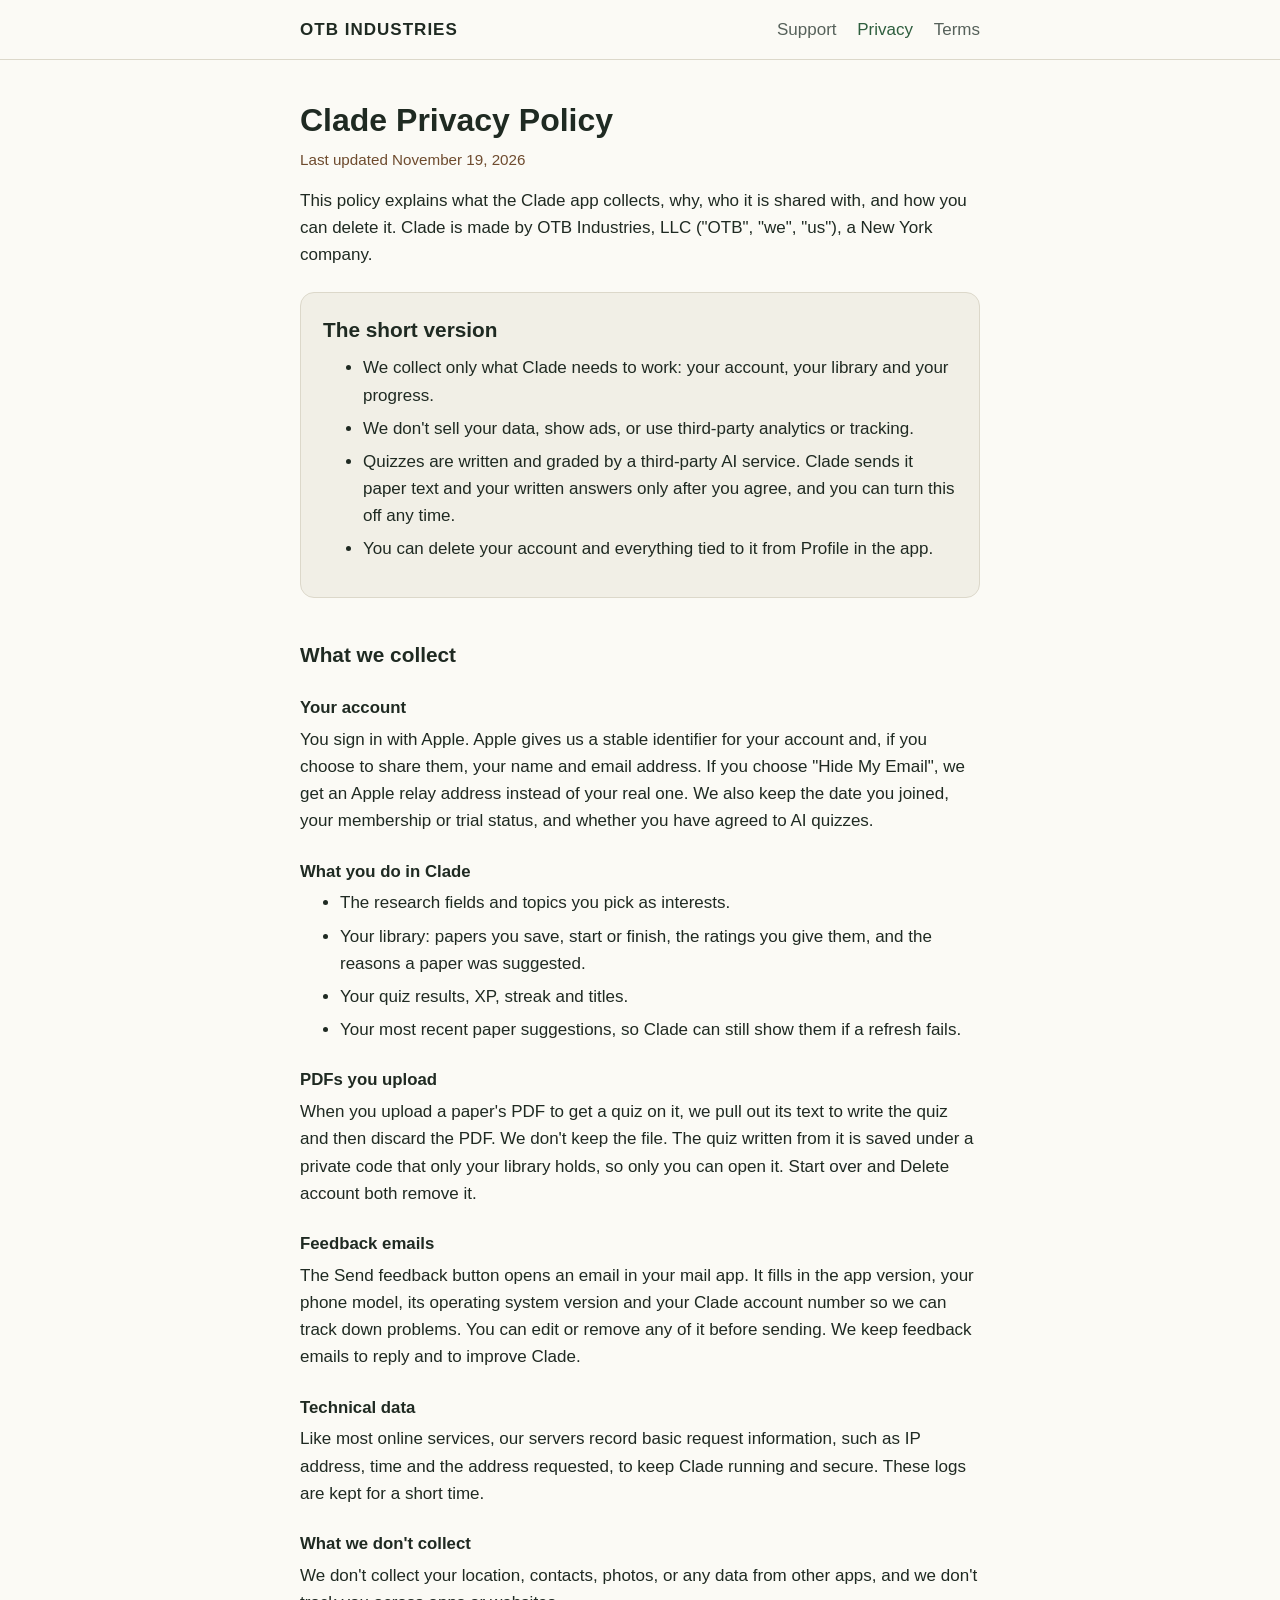
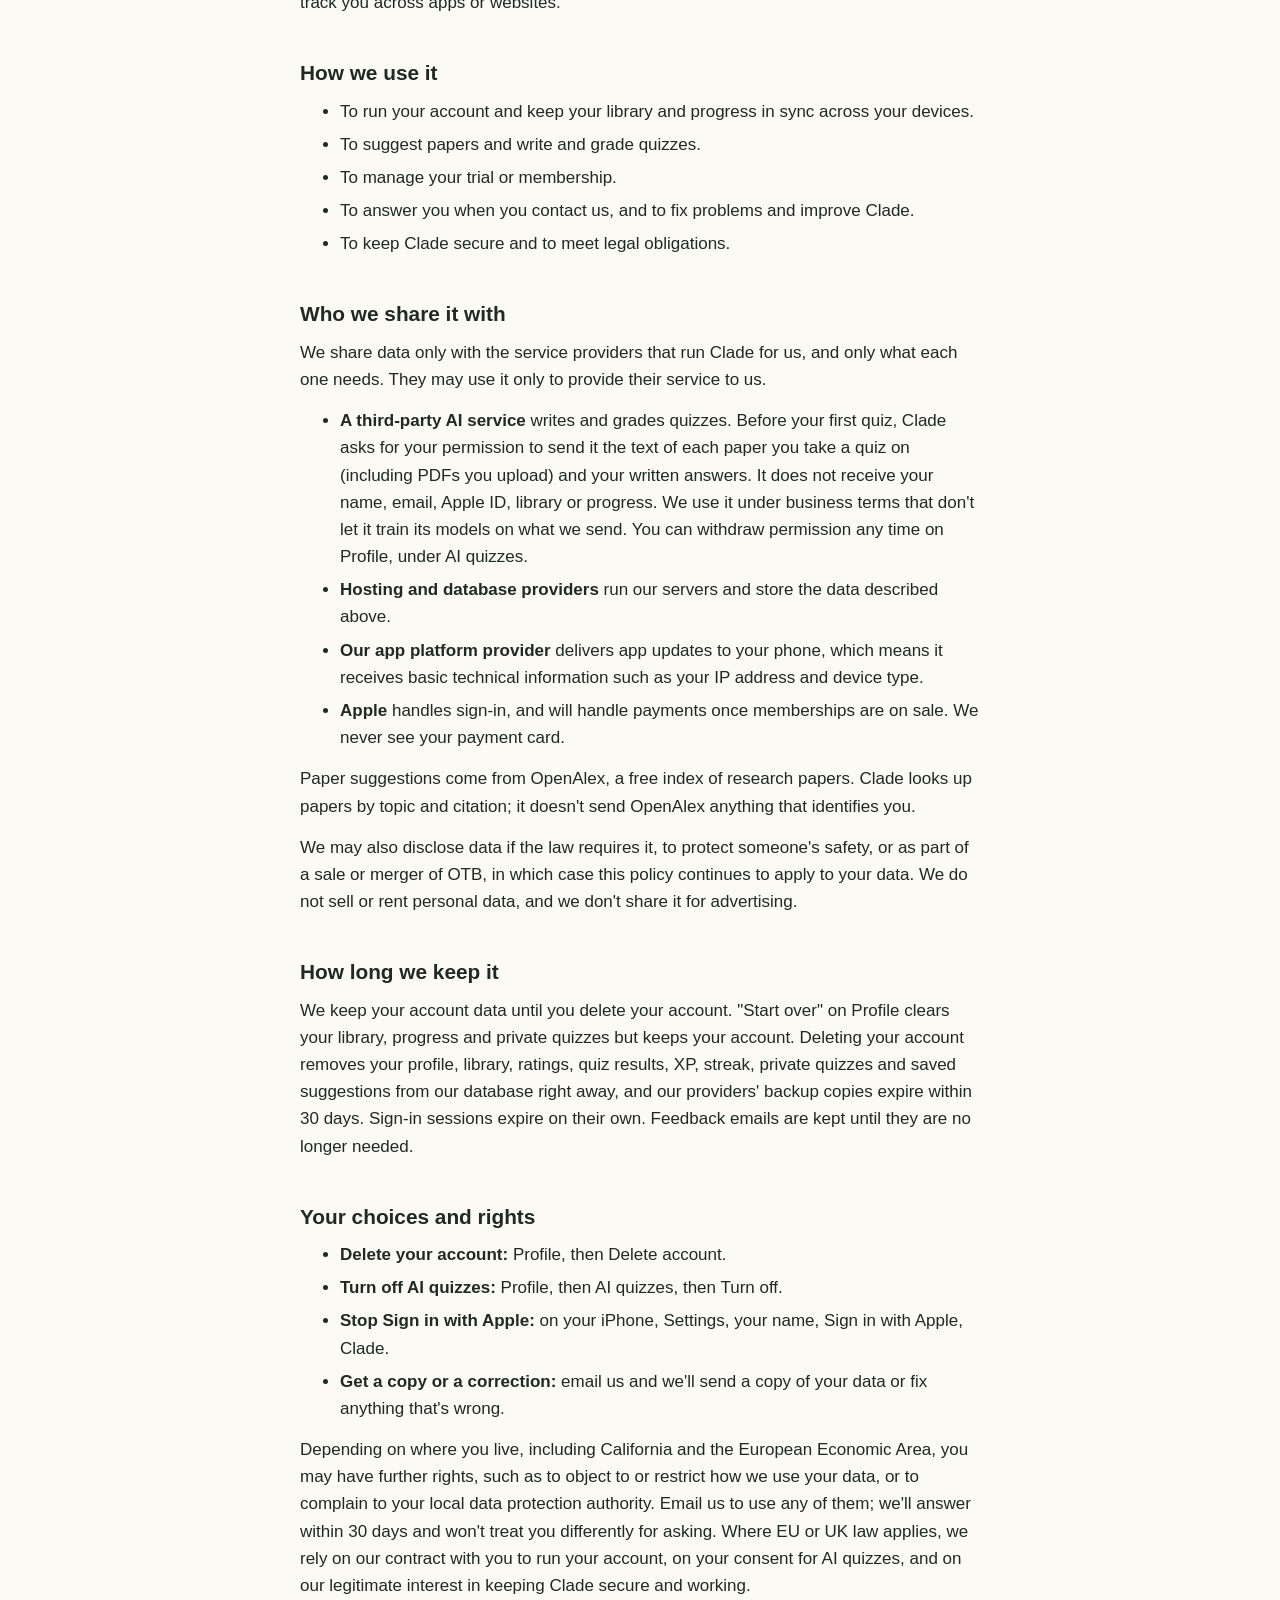
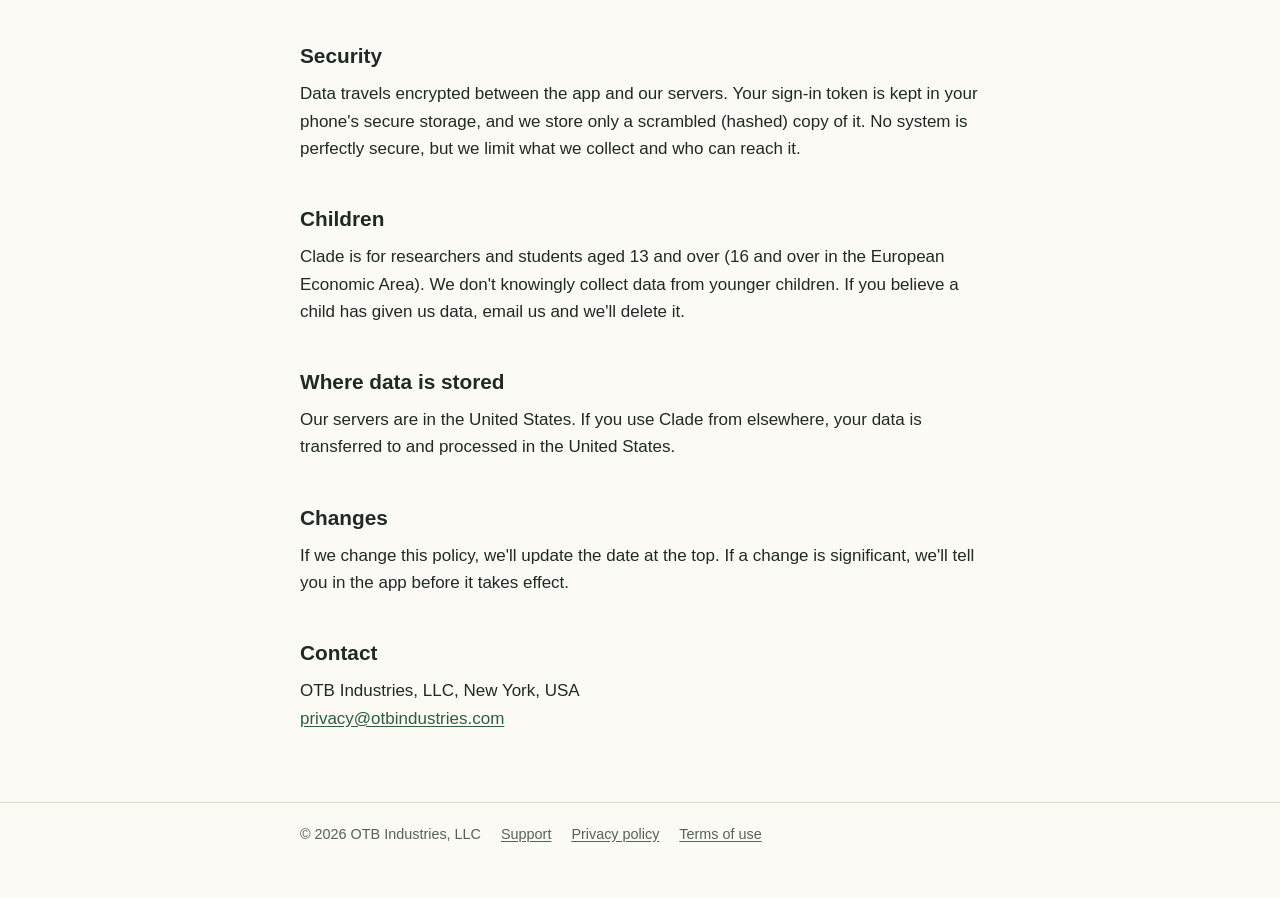
==== privacy/index.html @ f01d0bf9 "Publish the OTB website: home, privacy policy, terms and support Copied from website/ in thomasabrin" ====
<!doctype html>
<html lang="en">
  <head>
    <meta charset="utf-8" />
    <meta name="viewport" content="width=device-width, initial-scale=1" />
    <title>Clade Privacy Policy</title>
    <meta name="description" content="What Clade collects, why, who it is shared with, and how to delete it." />
    <link rel="icon" href="/assets/clade-mark-light.svg" type="image/svg+xml" />
    <link rel="stylesheet" href="/assets/site.css" />
  </head>
  <body>
    <header class="site">
      <div class="wrap">
        <a class="brand" href="/">OTB INDUSTRIES</a>
        <nav class="site">
          <a href="/support/">Support</a>
          <a href="/privacy/" aria-current="page">Privacy</a>
          <a href="/terms/">Terms</a>
        </nav>
      </div>
    </header>

    <main class="wrap">
      <h1>Clade Privacy Policy</h1>
      <p class="updated">Last updated November 19, 2026</p>
      <p>
        This policy explains what the Clade app collects, why, who it is shared with, and how you
        can delete it. Clade is made by OTB Industries, LLC ("OTB", "we", "us"), a New York company.
      </p>

      <div class="card">
        <h2>The short version</h2>
        <ul>
          <li>We collect only what Clade needs to work: your account, your library and your progress.</li>
          <li>We don't sell your data, show ads, or use third-party analytics or tracking.</li>
          <li>
            Quizzes are written and graded by a third-party AI service. Clade sends it paper text
            and your written answers only after you agree, and you can turn this off any time.
          </li>
          <li>You can delete your account and everything tied to it from Profile in the app.</li>
        </ul>
      </div>

      <h2>What we collect</h2>
      <h3>Your account</h3>
      <p>
        You sign in with Apple. Apple gives us a stable identifier for your account and, if you
        choose to share them, your name and email address. If you choose "Hide My Email", we get an
        Apple relay address instead of your real one. We also keep the date you joined, your
        membership or trial status, and whether you have agreed to AI quizzes.
      </p>
      <h3>What you do in Clade</h3>
      <ul>
        <li>The research fields and topics you pick as interests.</li>
        <li>
          Your library: papers you save, start or finish, the ratings you give them, and the reasons
          a paper was suggested.
        </li>
        <li>Your quiz results, XP, streak and titles.</li>
        <li>Your most recent paper suggestions, so Clade can still show them if a refresh fails.</li>
      </ul>
      <h3>PDFs you upload</h3>
      <p>
        When you upload a paper's PDF to get a quiz on it, we pull out its text to write the quiz and
        then discard the PDF. We don't keep the file. The quiz written from it is saved under a
        private code that only your library holds, so only you can open it. Start over and Delete
        account both remove it.
      </p>
      <h3>Feedback emails</h3>
      <p>
        The Send feedback button opens an email in your mail app. It fills in the app version, your
        phone model, its operating system version and your Clade account number so we can track
        down problems. You can edit or remove any of it before sending. We keep feedback emails to
        reply and to improve Clade.
      </p>
      <h3>Technical data</h3>
      <p>
        Like most online services, our servers record basic request information, such as IP
        address, time and the address requested, to keep Clade running and secure. These logs are
        kept for a short time.
      </p>
      <h3>What we don't collect</h3>
      <p>
        We don't collect your location, contacts, photos, or any data from other apps, and we don't
        track you across apps or websites.
      </p>

      <h2>How we use it</h2>
      <ul>
        <li>To run your account and keep your library and progress in sync across your devices.</li>
        <li>To suggest papers and write and grade quizzes.</li>
        <li>To manage your trial or membership.</li>
        <li>To answer you when you contact us, and to fix problems and improve Clade.</li>
        <li>To keep Clade secure and to meet legal obligations.</li>
      </ul>

      <h2>Who we share it with</h2>
      <p>
        We share data only with the service providers that run Clade for us, and only what each one
        needs. They may use it only to provide their service to us.
      </p>
      <ul>
        <li>
          <strong>A third-party AI service</strong> writes and grades quizzes. Before your first
          quiz, Clade asks for your permission to send it the text of each paper you take a quiz on
          (including PDFs you upload) and your written answers. It does not receive your name,
          email, Apple ID, library or progress. We use it under business terms that don't let it
          train its models on what we send. You can withdraw permission any time on Profile, under
          AI quizzes.
        </li>
        <li>
          <strong>Hosting and database providers</strong> run our servers and store the data
          described above.
        </li>
        <li>
          <strong>Our app platform provider</strong> delivers app updates to your phone, which means
          it receives basic technical information such as your IP address and device type.
        </li>
        <li>
          <strong>Apple</strong> handles sign-in, and will handle payments once memberships are on
          sale. We never see your payment card.
        </li>
      </ul>
      <p>
        Paper suggestions come from OpenAlex, a free index of research papers. Clade looks up papers
        by topic and citation; it doesn't send OpenAlex anything that identifies you.
      </p>
      <p>
        We may also disclose data if the law requires it, to protect someone's safety, or as part of
        a sale or merger of OTB, in which case this policy continues to apply to your data. We do
        not sell or rent personal data, and we don't share it for advertising.
      </p>

      <h2>How long we keep it</h2>
      <p>
        We keep your account data until you delete your account. "Start over" on Profile clears your
        library, progress and private quizzes but keeps your account. Deleting your account
        removes your profile, library, ratings, quiz results, XP, streak, private quizzes and saved
        suggestions from our database right away, and our providers' backup copies expire within
        30 days. Sign-in sessions
        expire on their own. Feedback emails are kept until they are no longer needed.
      </p>

      <h2>Your choices and rights</h2>
      <ul>
        <li><strong>Delete your account:</strong> Profile, then Delete account.</li>
        <li><strong>Turn off AI quizzes:</strong> Profile, then AI quizzes, then Turn off.</li>
        <li>
          <strong>Stop Sign in with Apple:</strong> on your iPhone, Settings, your name, Sign in
          with Apple, Clade.
        </li>
        <li>
          <strong>Get a copy or a correction:</strong> email us and we'll send a copy of your data
          or fix anything that's wrong.
        </li>
      </ul>
      <p>
        Depending on where you live, including California and the European Economic Area, you may
        have further rights, such as to object to or restrict how we use your data, or to complain
        to your local data protection authority. Email us to use any of them; we'll answer within
        30 days and won't treat you differently for asking. Where EU or UK law applies, we rely on
        our contract with you to run your account, on your consent for AI quizzes, and on our
        legitimate interest in keeping Clade secure and working.
      </p>

      <h2>Security</h2>
      <p>
        Data travels encrypted between the app and our servers. Your sign-in token is kept in your
        phone's secure storage, and we store only a scrambled (hashed) copy of it. No system is
        perfectly secure, but we limit what we collect and who can reach it.
      </p>

      <h2>Children</h2>
      <p>
        Clade is for researchers and students aged 13 and over (16 and over in the European
        Economic Area). We don't knowingly collect data from younger children. If you believe a
        child has given us data, email us and we'll delete it.
      </p>

      <h2>Where data is stored</h2>
      <p>
        Our servers are in the United States. If you use Clade from elsewhere, your data is
        transferred to and processed in the United States.
      </p>

      <h2>Changes</h2>
      <p>
        If we change this policy, we'll update the date at the top. If a change is significant,
        we'll tell you in the app before it takes effect.
      </p>

      <h2>Contact</h2>
      <p>
        OTB Industries, LLC, New York, USA<br />
        <a href="mailto:privacy@otbindustries.com">privacy@otbindustries.com</a>
      </p>
    </main>

    <footer class="site">
      <div class="wrap">
        <ul class="links">
          <li>© 2026 OTB Industries, LLC</li>
          <li><a href="/support/">Support</a></li>
          <li><a href="/privacy/">Privacy policy</a></li>
          <li><a href="/terms/">Terms of use</a></li>
        </ul>
      </div>
    </footer>
  </body>
</html>
---- assets/site.css ----
/* OTB Industries site. Colors follow docs/brand.md. No web fonts or scripts, so the
   site loads nothing from third parties. */
:root {
  --bg: #fbfaf5;
  --surface: #f1efe6;
  --text: #1f2a22;
  --muted: #56615a;
  --accent: #2e5e3e;
  --gold: #8a6510;
  --brown: #6e4b2e;
  --line: #dcd8ca;
  color-scheme: light dark;
}
@media (prefers-color-scheme: dark) {
  :root {
    --bg: #121714;
    --surface: #1b221d;
    --text: #e7ebe5;
    --muted: #a3ada5;
    --accent: #6fb283;
    --gold: #e5b53e;
    --brown: #b5845a;
    --line: #2c352f;
  }
}

* {
  box-sizing: border-box;
}
html {
  -webkit-text-size-adjust: 100%;
}
body {
  margin: 0;
  background: var(--bg);
  color: var(--text);
  font:
    17px/1.6 -apple-system,
    BlinkMacSystemFont,
    'Segoe UI',
    Roboto,
    'Helvetica Neue',
    Arial,
    sans-serif;
}
a {
  color: var(--accent);
  text-underline-offset: 2px;
}
.wrap {
  max-width: 720px;
  margin: 0 auto;
  padding: 0 20px;
}

header.site {
  border-bottom: 1px solid var(--line);
}
header.site .wrap {
  display: flex;
  align-items: center;
  justify-content: space-between;
  flex-wrap: wrap;
  gap: 8px 20px;
  padding-top: 16px;
  padding-bottom: 16px;
}
.brand {
  font-weight: 650;
  letter-spacing: 0.06em;
  color: var(--text);
  text-decoration: none;
}
nav.site a {
  margin-left: 16px;
  color: var(--muted);
  text-decoration: none;
}
nav.site a:first-child {
  margin-left: 0;
}
nav.site a:hover,
nav.site a[aria-current='page'] {
  color: var(--accent);
}

main.wrap {
  padding-top: 40px;
  padding-bottom: 56px;
}
h1 {
  font-size: 2rem;
  line-height: 1.25;
  margin: 0 0 8px;
}
h2 {
  font-size: 1.3rem;
  margin: 40px 0 8px;
}
h3 {
  font-size: 1.05rem;
  margin: 24px 0 4px;
}
p,
ul,
ol {
  margin: 0 0 14px;
}
li {
  margin-bottom: 6px;
}
.lede {
  font-size: 1.15rem;
  color: var(--muted);
}
.updated {
  color: var(--brown);
  font-size: 0.95rem;
}

.hero {
  display: grid;
  grid-template-columns: 1fr auto;
  gap: 24px;
  align-items: center;
}
.hero img.mascot {
  width: 140px;
  height: auto;
}
.wordmark {
  display: block;
  width: 220px;
  max-width: 70%;
  height: auto;
  margin: 8px 0 16px;
}
.card {
  background: var(--surface);
  border: 1px solid var(--line);
  border-radius: 14px;
  padding: 20px 22px;
  margin: 24px 0;
}
.card h2 {
  margin-top: 0;
}
.button {
  display: inline-block;
  background: var(--accent);
  color: var(--bg);
  padding: 10px 18px;
  border-radius: 10px;
  text-decoration: none;
  font-weight: 600;
}
.links {
  display: flex;
  flex-wrap: wrap;
  gap: 8px 20px;
  padding: 0;
  list-style: none;
}

footer.site {
  border-top: 1px solid var(--line);
  color: var(--muted);
  font-size: 0.9rem;
}
footer.site .wrap {
  padding-top: 20px;
  padding-bottom: 32px;
}
footer.site a {
  color: var(--muted);
}

@media (max-width: 560px) {
  h1 {
    font-size: 1.6rem;
  }
  .hero {
    grid-template-columns: 1fr;
  }
  .hero img.mascot {
    width: 96px;
    order: -1;
  }
}
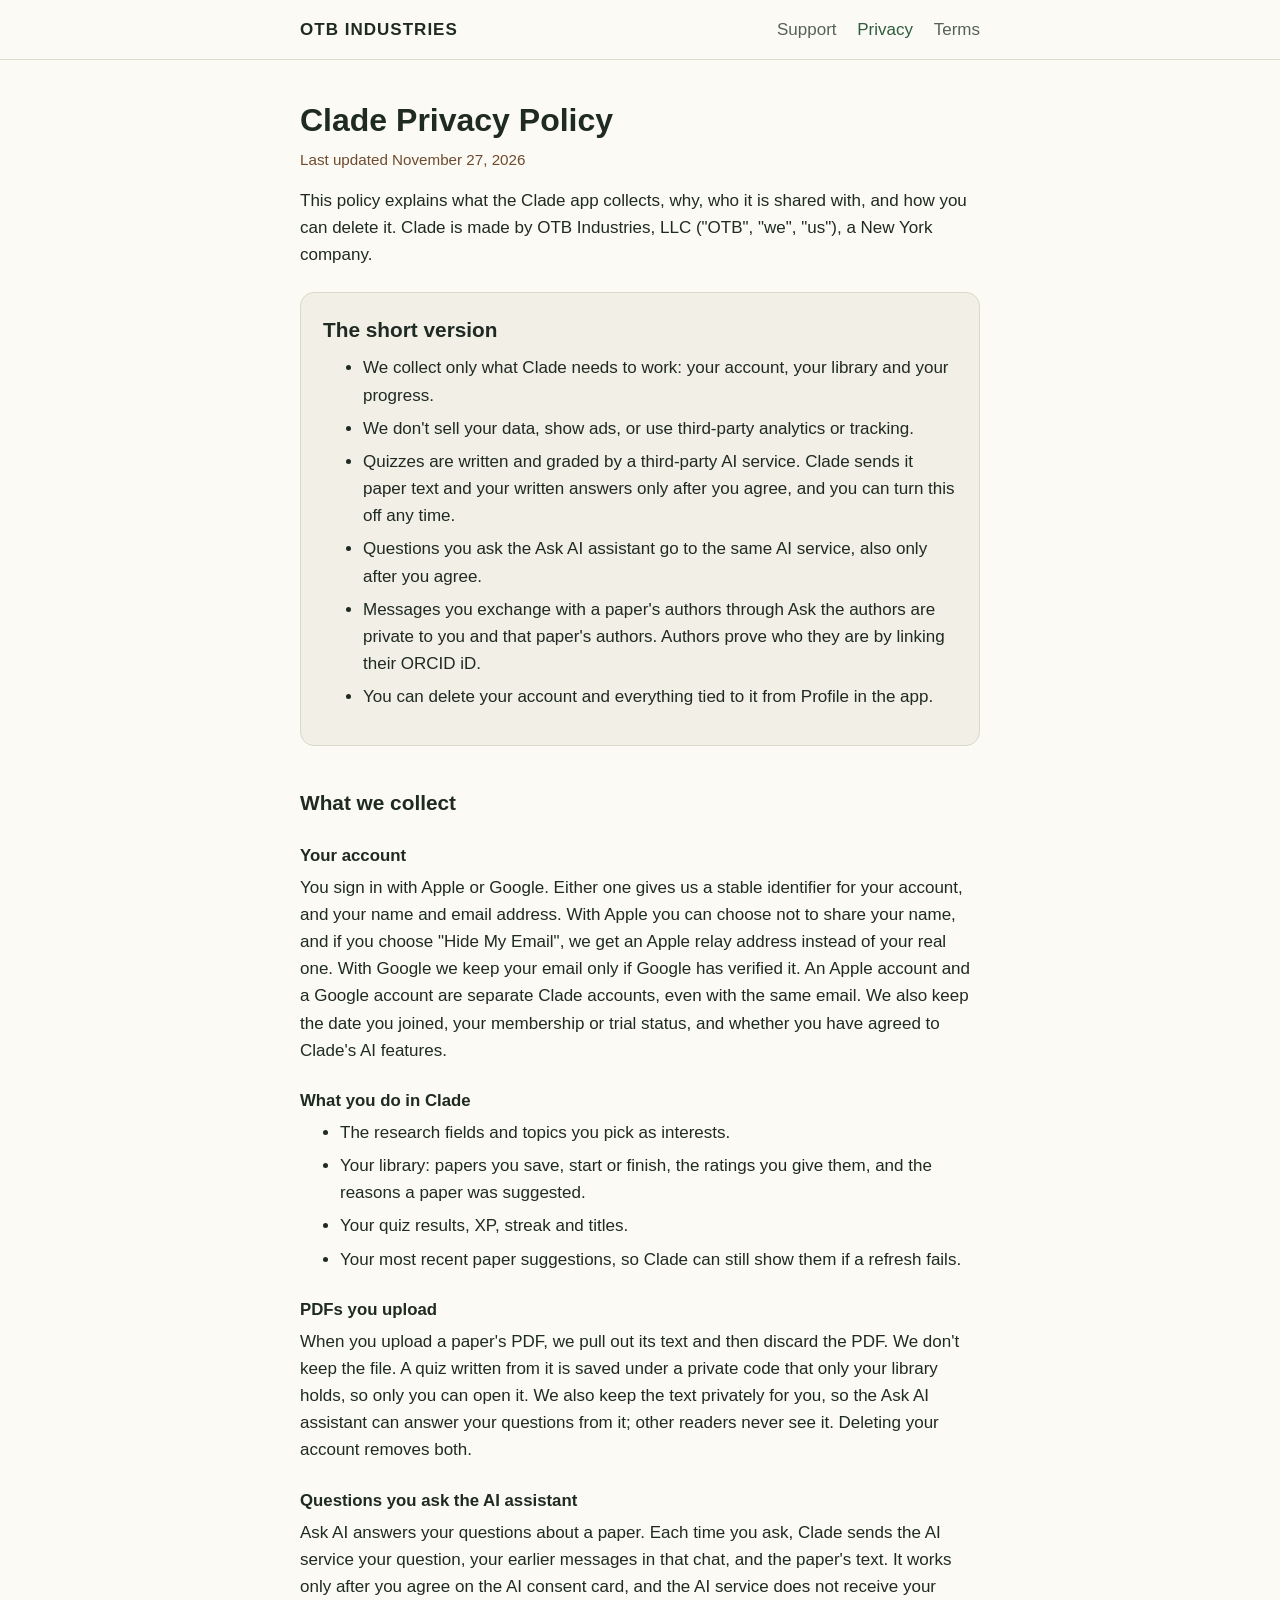
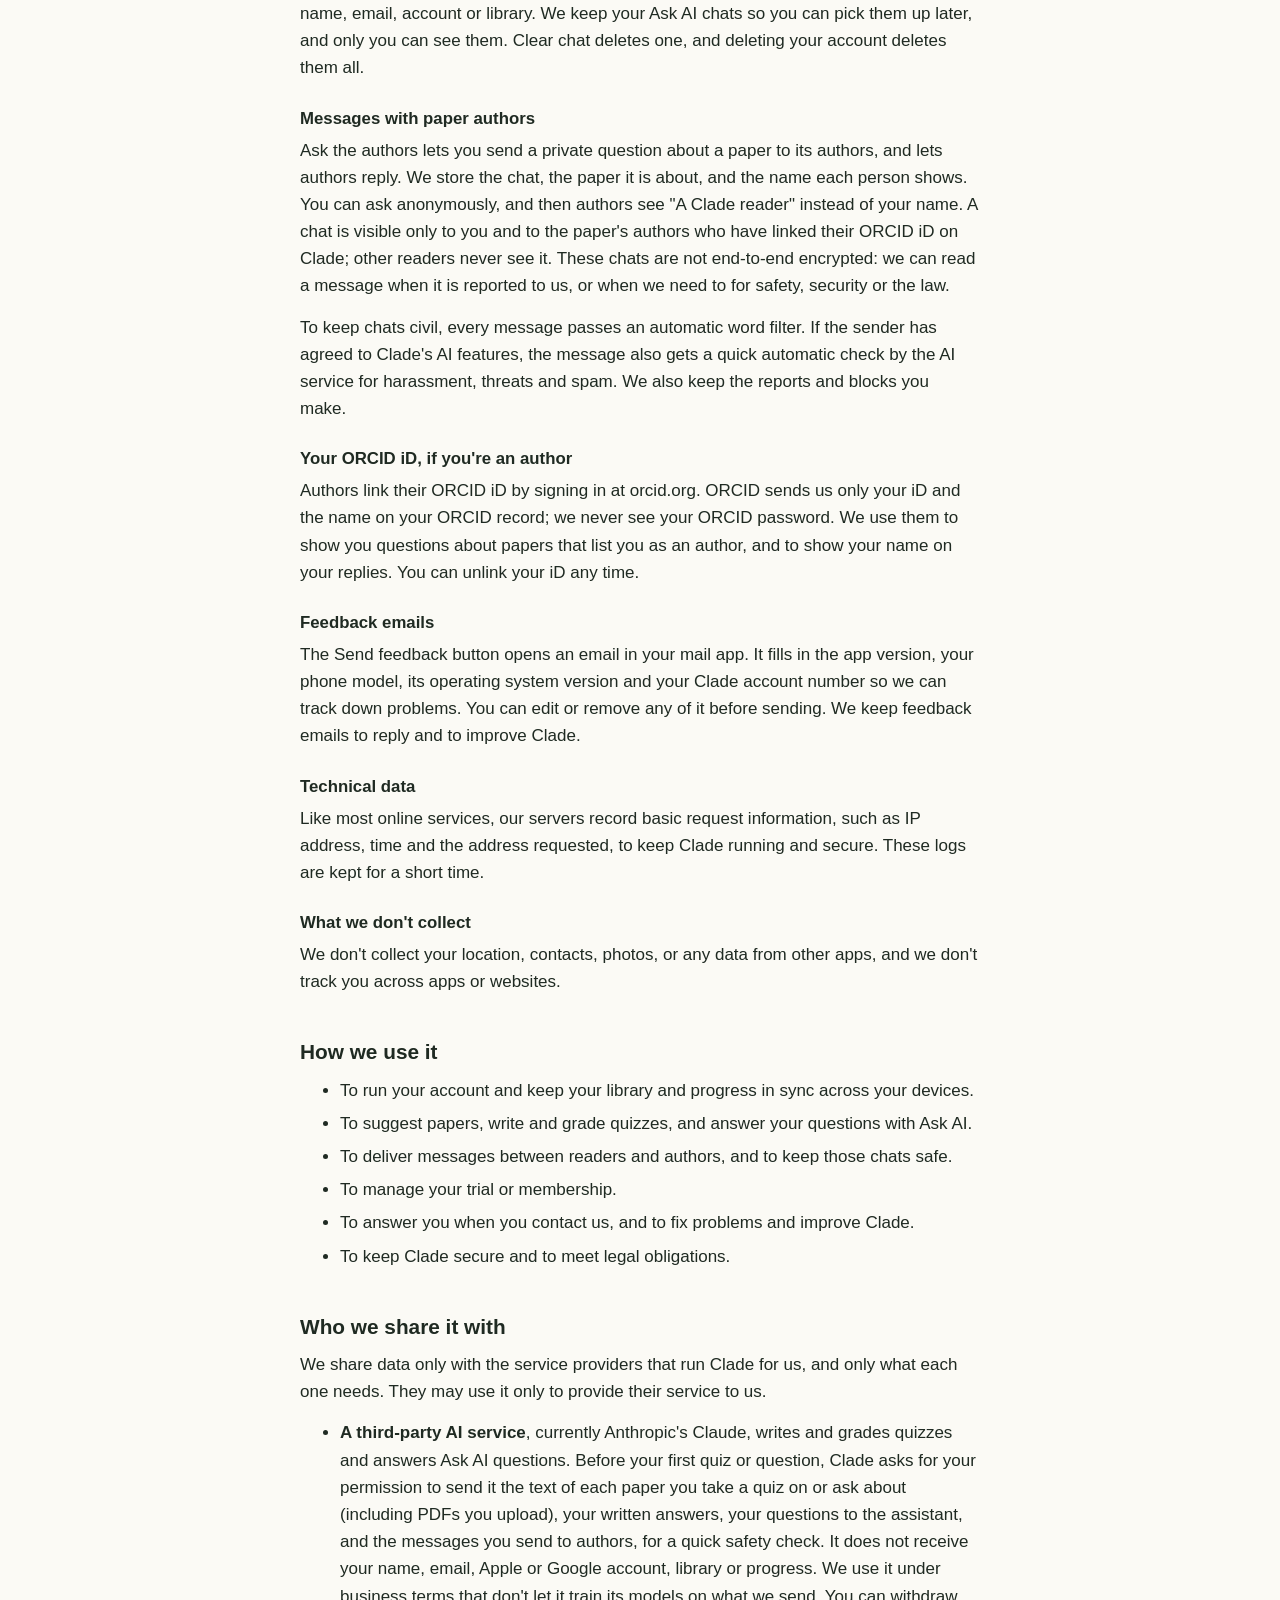
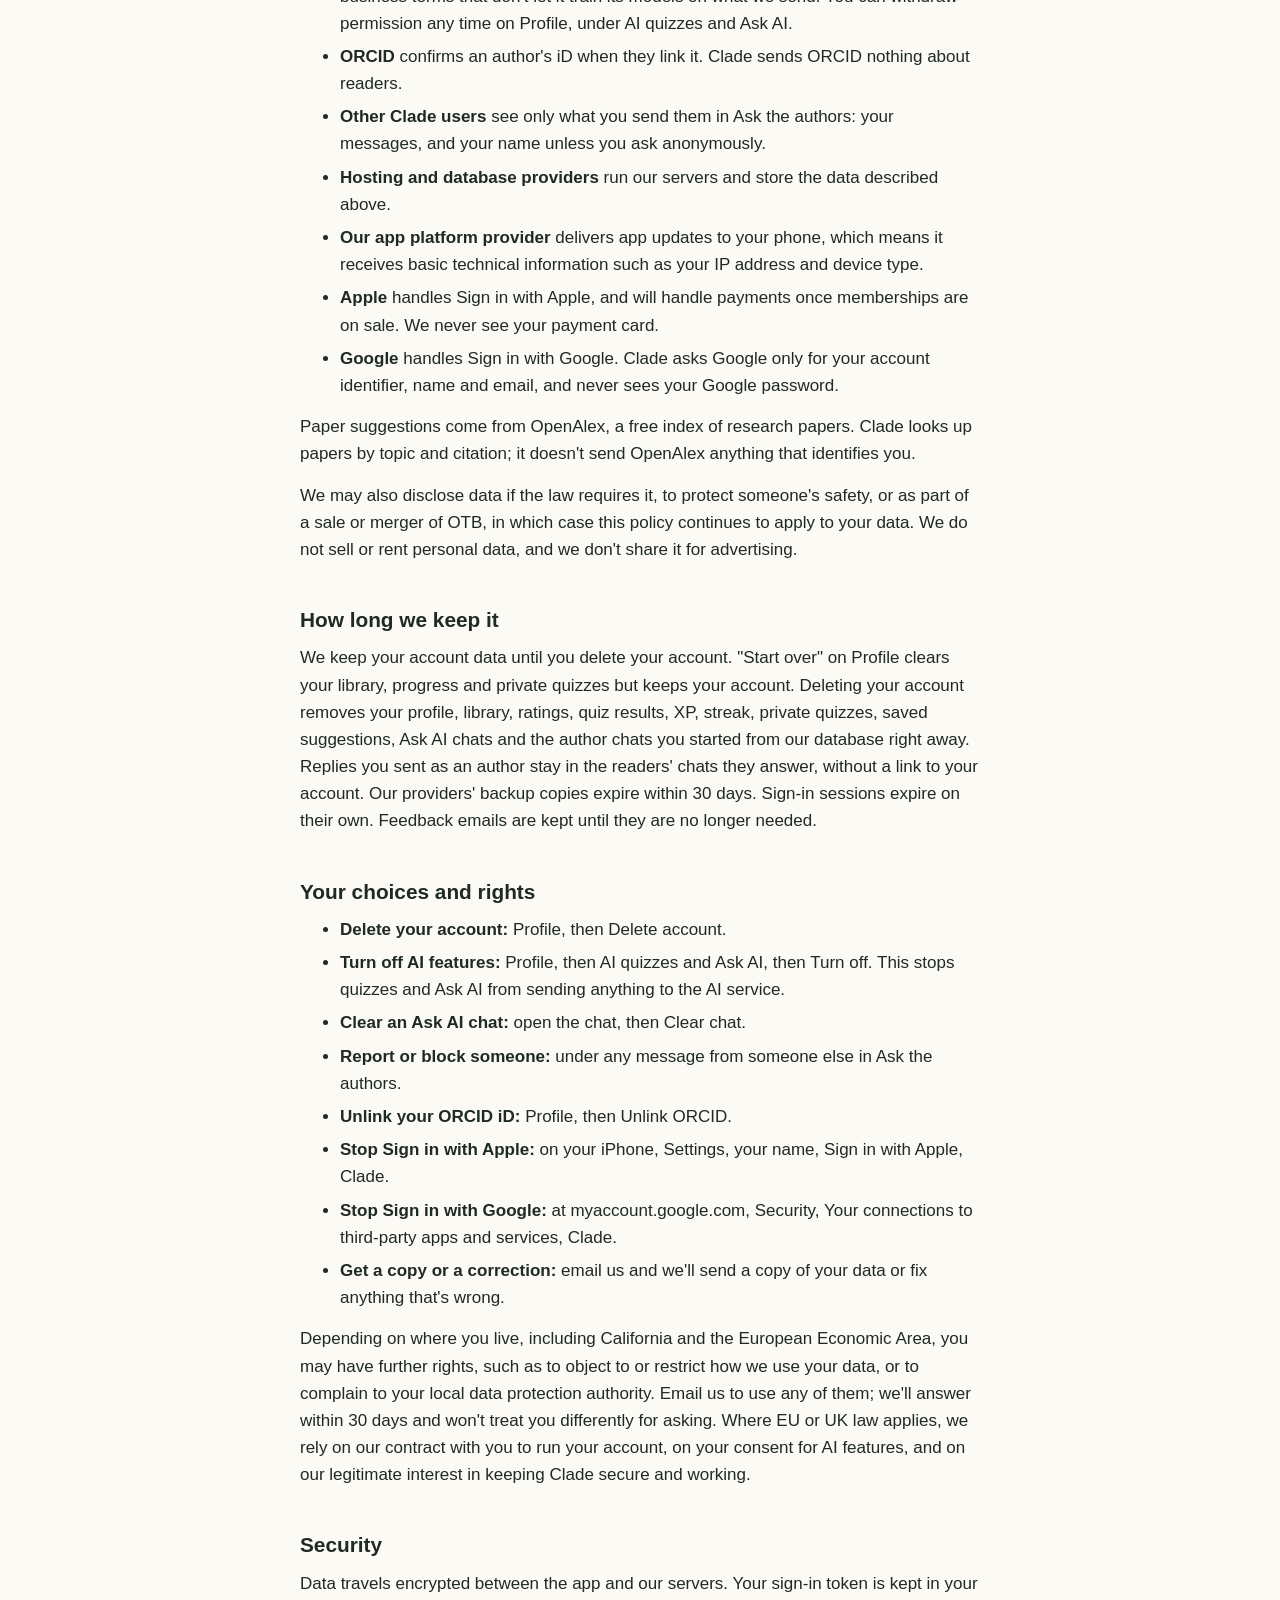
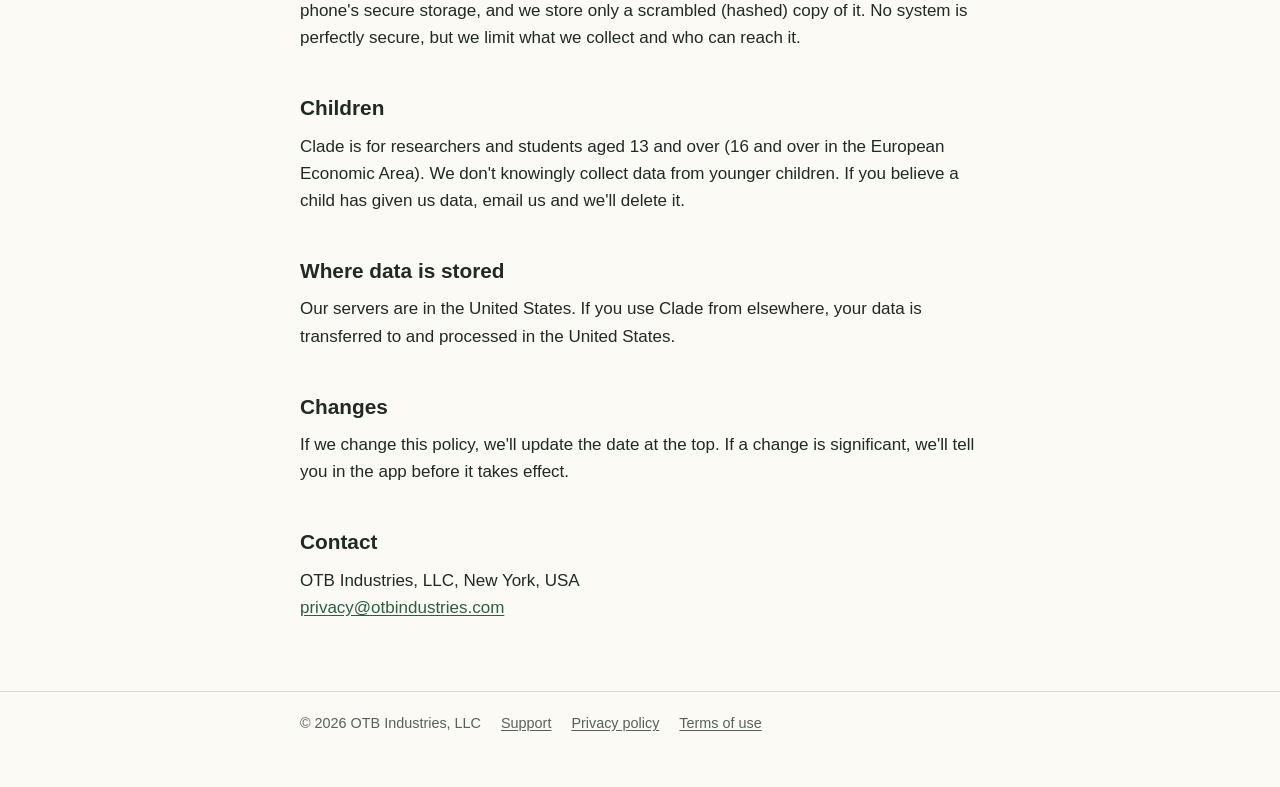
==== commit 4e8e1341: "Update privacy policy, terms and support from clade (PR #55) Co-Authored-By: Claude Opus 5.5 <norepl" ====
--- a/privacy/index.html
+++ b/privacy/index.html
@@ -22,7 +22,7 @@
 
     <main class="wrap">
       <h1>Clade Privacy Policy</h1>
-      <p class="updated">Last updated November 19, 2026</p>
+      <p class="updated">Last updated November 27, 2026</p>
       <p>
         This policy explains what the Clade app collects, why, who it is shared with, and how you
         can delete it. Clade is made by OTB Industries, LLC ("OTB", "we", "us"), a New York company.
@@ -37,6 +37,14 @@
             Quizzes are written and graded by a third-party AI service. Clade sends it paper text
             and your written answers only after you agree, and you can turn this off any time.
           </li>
+          <li>
+            Questions you ask the Ask AI assistant go to the same AI service, also only after you
+            agree.
+          </li>
+          <li>
+            Messages you exchange with a paper's authors through Ask the authors are private to you
+            and that paper's authors. Authors prove who they are by linking their ORCID iD.
+          </li>
           <li>You can delete your account and everything tied to it from Profile in the app.</li>
         </ul>
       </div>
@@ -44,10 +52,12 @@
       <h2>What we collect</h2>
       <h3>Your account</h3>
       <p>
-        You sign in with Apple. Apple gives us a stable identifier for your account and, if you
-        choose to share them, your name and email address. If you choose "Hide My Email", we get an
-        Apple relay address instead of your real one. We also keep the date you joined, your
-        membership or trial status, and whether you have agreed to AI quizzes.
+        You sign in with Apple or Google. Either one gives us a stable identifier for your account,
+        and your name and email address. With Apple you can choose not to share your name, and if
+        you choose "Hide My Email", we get an Apple relay address instead of your real one. With
+        Google we keep your email only if Google has verified it. An Apple account and a Google
+        account are separate Clade accounts, even with the same email. We also keep the date you joined, your
+        membership or trial status, and whether you have agreed to Clade's AI features.
       </p>
       <h3>What you do in Clade</h3>
       <ul>
@@ -61,10 +71,40 @@
       </ul>
       <h3>PDFs you upload</h3>
       <p>
-        When you upload a paper's PDF to get a quiz on it, we pull out its text to write the quiz and
-        then discard the PDF. We don't keep the file. The quiz written from it is saved under a
-        private code that only your library holds, so only you can open it. Start over and Delete
-        account both remove it.
+        When you upload a paper's PDF, we pull out its text and then discard the PDF. We don't keep
+        the file. A quiz written from it is saved under a private code that only your library
+        holds, so only you can open it. We also keep the text privately for you, so the Ask AI
+        assistant can answer your questions from it; other readers never see it. Deleting your
+        account removes both.
+      </p>
+      <h3>Questions you ask the AI assistant</h3>
+      <p>
+        Ask AI answers your questions about a paper. Each time you ask, Clade sends the AI service
+        your question, your earlier messages in that chat, and the paper's text. It works only after
+        you agree on the AI consent card, and the AI service does not receive your name, email,
+        account or library. We keep your Ask AI chats so you can pick them up later, and only you
+        can see them. Clear chat deletes one, and deleting your account deletes them all.
+      </p>
+      <h3>Messages with paper authors</h3>
+      <p>
+        Ask the authors lets you send a private question about a paper to its authors, and lets
+        authors reply. We store the chat, the paper it is about, and the name each person shows.
+        You can ask anonymously, and then authors see "A Clade reader" instead of your name. A chat
+        is visible only to you and to the paper's authors who have linked their ORCID iD on Clade;
+        other readers never see it. These chats are not end-to-end encrypted: we can read a message
+        when it is reported to us, or when we need to for safety, security or the law.
+      </p>
+      <p>
+        To keep chats civil, every message passes an automatic word filter. If the sender has agreed
+        to Clade's AI features, the message also gets a quick automatic check by the AI service for
+        harassment, threats and spam. We also keep the reports and blocks you make.
+      </p>
+      <h3>Your ORCID iD, if you're an author</h3>
+      <p>
+        Authors link their ORCID iD by signing in at orcid.org. ORCID sends us only your iD and the
+        name on your ORCID record; we never see your ORCID password. We use them to show you
+        questions about papers that list you as an author, and to show your name on your replies.
+        You can unlink your iD any time.
       </p>
       <h3>Feedback emails</h3>
       <p>
@@ -88,7 +128,8 @@
       <h2>How we use it</h2>
       <ul>
         <li>To run your account and keep your library and progress in sync across your devices.</li>
-        <li>To suggest papers and write and grade quizzes.</li>
+        <li>To suggest papers, write and grade quizzes, and answer your questions with Ask AI.</li>
+        <li>To deliver messages between readers and authors, and to keep those chats safe.</li>
         <li>To manage your trial or membership.</li>
         <li>To answer you when you contact us, and to fix problems and improve Clade.</li>
         <li>To keep Clade secure and to meet legal obligations.</li>
@@ -101,12 +142,22 @@
       </p>
       <ul>
         <li>
-          <strong>A third-party AI service</strong> writes and grades quizzes. Before your first
-          quiz, Clade asks for your permission to send it the text of each paper you take a quiz on
-          (including PDFs you upload) and your written answers. It does not receive your name,
-          email, Apple ID, library or progress. We use it under business terms that don't let it
+          <strong>A third-party AI service</strong>, currently Anthropic's Claude, writes and grades
+          quizzes and answers Ask AI questions. Before your first quiz or question, Clade asks for
+          your permission to send it the text of each paper you take a quiz on or ask about
+          (including PDFs you upload), your written answers, your questions to the assistant, and
+          the messages you send to authors, for a quick safety check. It does not receive your name,
+          email, Apple or Google account, library or progress. We use it under business terms that don't let it
           train its models on what we send. You can withdraw permission any time on Profile, under
-          AI quizzes.
+          AI quizzes and Ask AI.
+        </li>
+        <li>
+          <strong>ORCID</strong> confirms an author's iD when they link it. Clade sends ORCID
+          nothing about readers.
+        </li>
+        <li>
+          <strong>Other Clade users</strong> see only what you send them in Ask the authors: your
+          messages, and your name unless you ask anonymously.
         </li>
         <li>
           <strong>Hosting and database providers</strong> run our servers and store the data
@@ -117,8 +168,12 @@
           it receives basic technical information such as your IP address and device type.
         </li>
         <li>
-          <strong>Apple</strong> handles sign-in, and will handle payments once memberships are on
-          sale. We never see your payment card.
+          <strong>Apple</strong> handles Sign in with Apple, and will handle payments once
+          memberships are on sale. We never see your payment card.
+        </li>
+        <li>
+          <strong>Google</strong> handles Sign in with Google. Clade asks Google only for your
+          account identifier, name and email, and never sees your Google password.
         </li>
       </ul>
       <p>
@@ -135,19 +190,33 @@
       <p>
         We keep your account data until you delete your account. "Start over" on Profile clears your
         library, progress and private quizzes but keeps your account. Deleting your account
-        removes your profile, library, ratings, quiz results, XP, streak, private quizzes and saved
-        suggestions from our database right away, and our providers' backup copies expire within
-        30 days. Sign-in sessions
+        removes your profile, library, ratings, quiz results, XP, streak, private quizzes, saved
+        suggestions, Ask AI chats and the author chats you started from our database right away.
+        Replies you sent as an author stay in the readers' chats they answer, without a link to your
+        account. Our providers' backup copies expire within 30 days. Sign-in sessions
         expire on their own. Feedback emails are kept until they are no longer needed.
       </p>
 
       <h2>Your choices and rights</h2>
       <ul>
         <li><strong>Delete your account:</strong> Profile, then Delete account.</li>
-        <li><strong>Turn off AI quizzes:</strong> Profile, then AI quizzes, then Turn off.</li>
+        <li>
+          <strong>Turn off AI features:</strong> Profile, then AI quizzes and Ask AI, then Turn off. This stops
+          quizzes and Ask AI from sending anything to the AI service.
+        </li>
+        <li><strong>Clear an Ask AI chat:</strong> open the chat, then Clear chat.</li>
+        <li>
+          <strong>Report or block someone:</strong> under any message from someone else in Ask the
+          authors.
+        </li>
+        <li><strong>Unlink your ORCID iD:</strong> Profile, then Unlink ORCID.</li>
         <li>
           <strong>Stop Sign in with Apple:</strong> on your iPhone, Settings, your name, Sign in
           with Apple, Clade.
+        </li>
+        <li>
+          <strong>Stop Sign in with Google:</strong> at myaccount.google.com, Security, Your
+          connections to third-party apps and services, Clade.
         </li>
         <li>
           <strong>Get a copy or a correction:</strong> email us and we'll send a copy of your data
@@ -159,7 +228,7 @@
         have further rights, such as to object to or restrict how we use your data, or to complain
         to your local data protection authority. Email us to use any of them; we'll answer within
         30 days and won't treat you differently for asking. Where EU or UK law applies, we rely on
-        our contract with you to run your account, on your consent for AI quizzes, and on our
+        our contract with you to run your account, on your consent for AI features, and on our
         legitimate interest in keeping Clade secure and working.
       </p>
 
